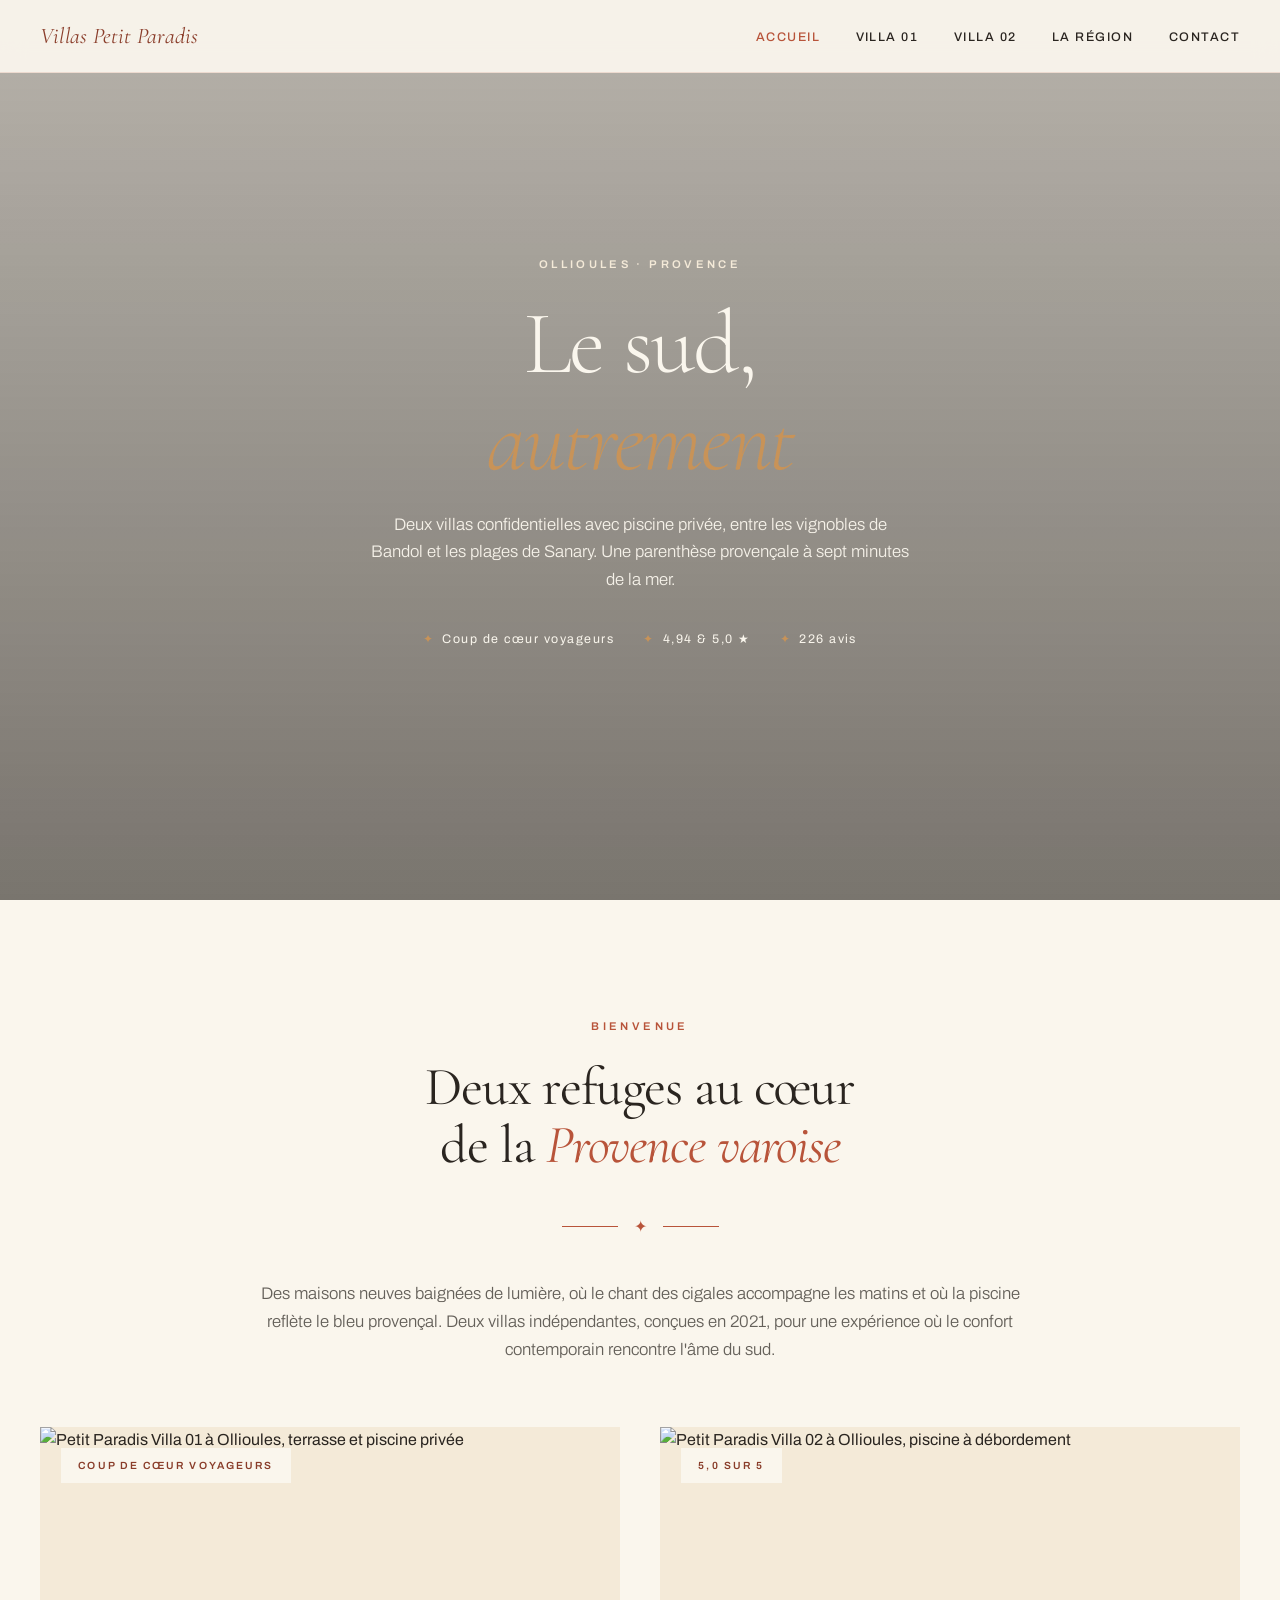
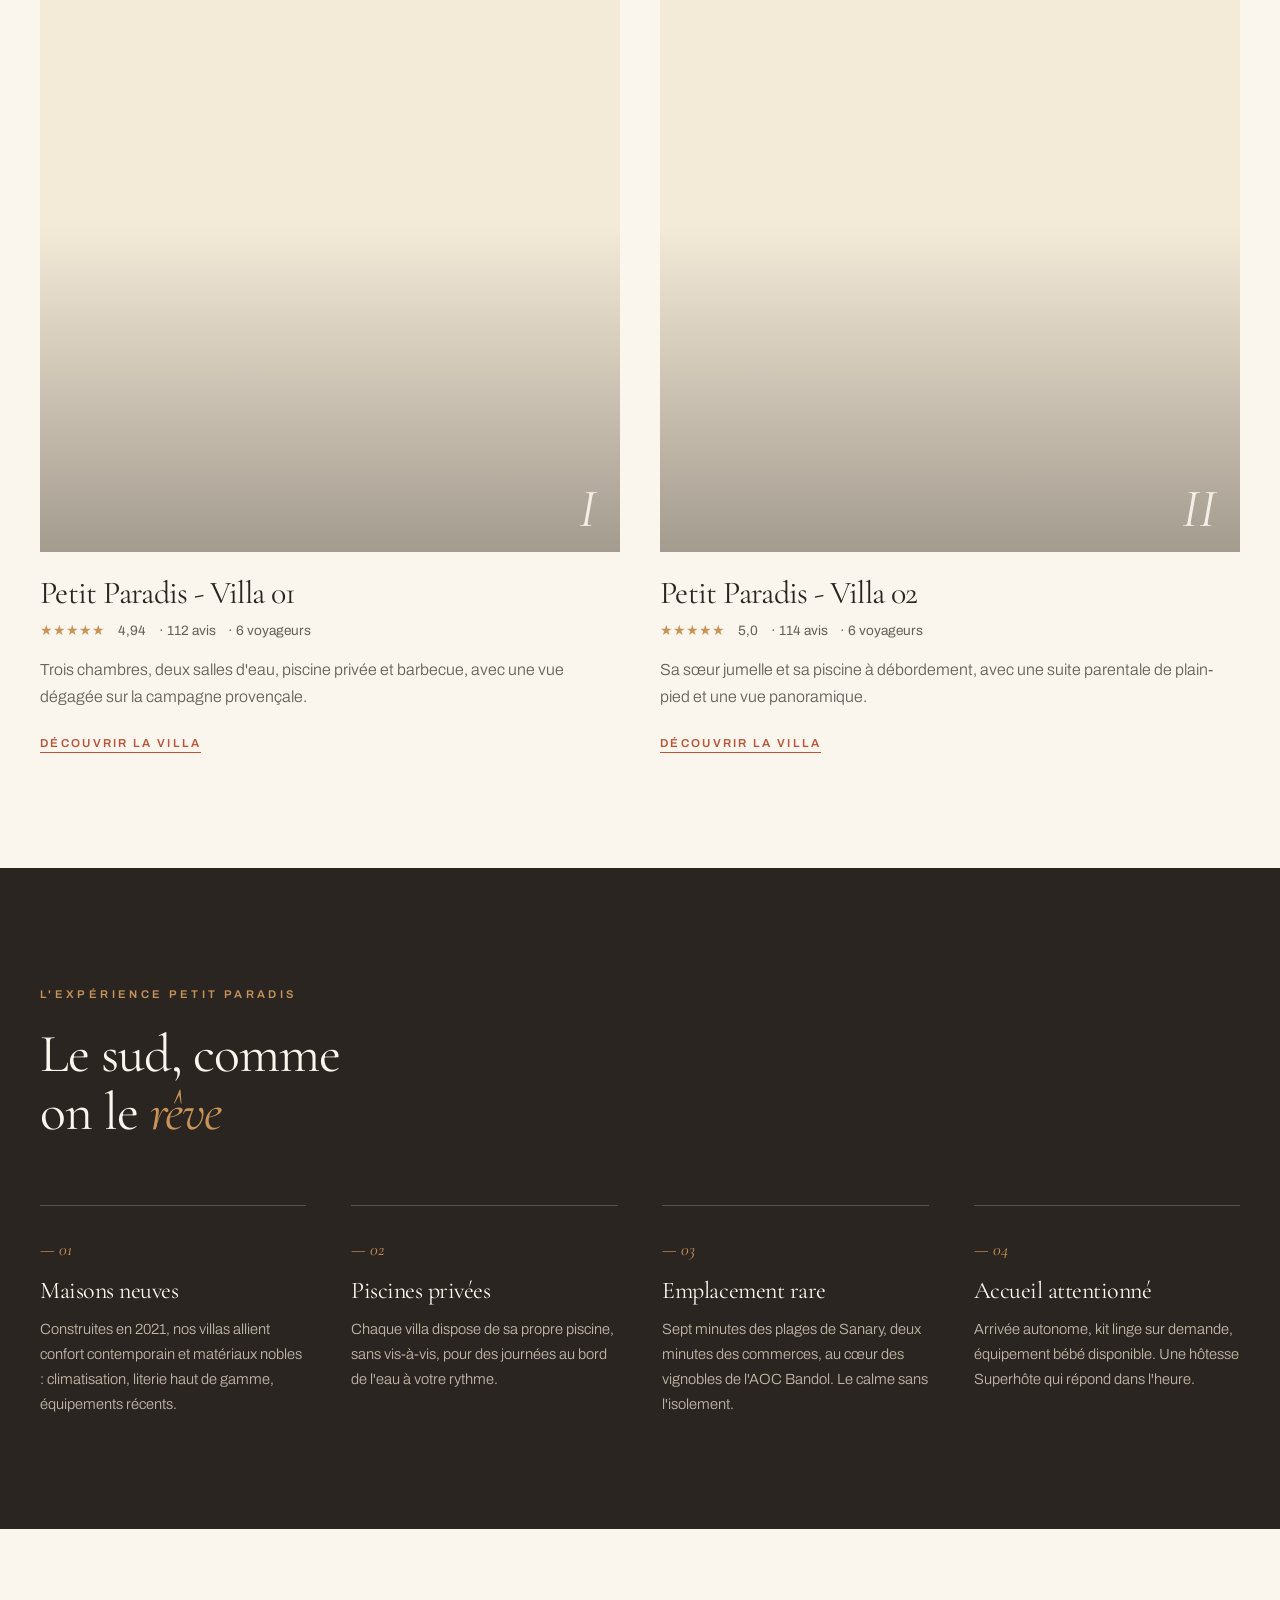
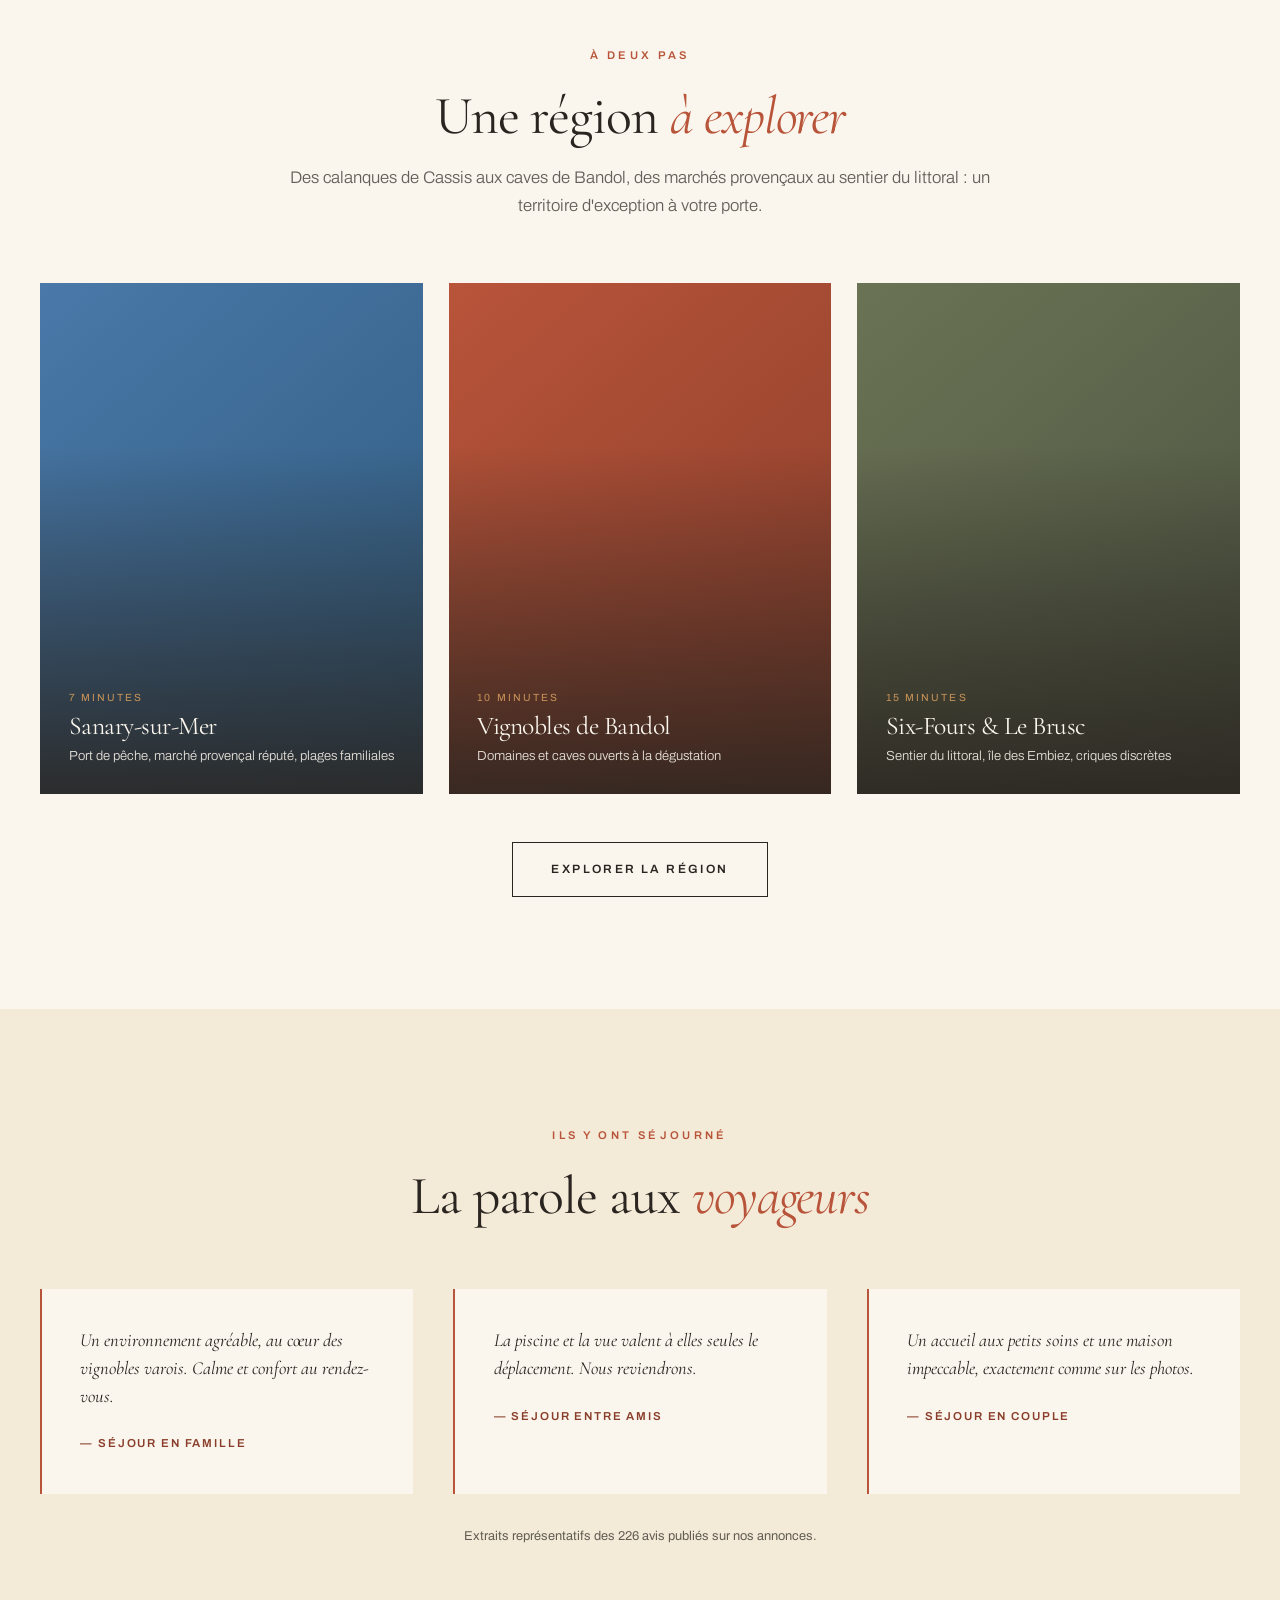
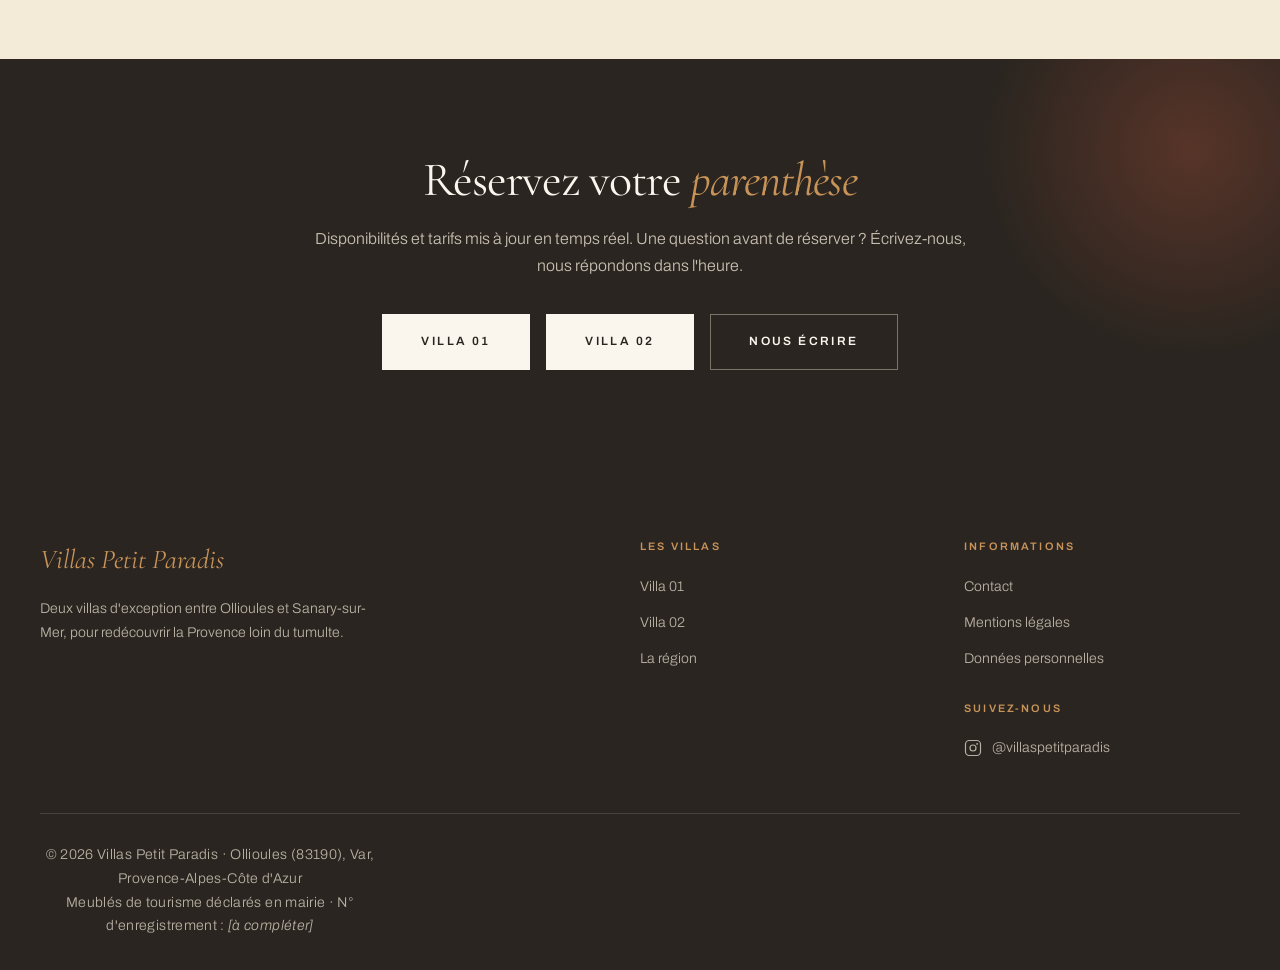
==== index.html @ 7d191feb "Initial commit via Netlify [skip ci]" ====
<!DOCTYPE html>
<html lang="fr">
<head>
<meta charset="UTF-8">
<meta name="viewport" content="width=device-width,initial-scale=1">
<title>Villas Petit Paradis — Location villa avec piscine à Ollioules, près de Sanary</title>
<meta name="description" content="Deux villas de charme avec piscine privée à Ollioules, à 7 minutes des plages de Sanary-sur-Mer et des vignobles de Bandol. Coup de cœur voyageurs, notées 4,94 et 5/5.">
<link rel="canonical" href="https://villas-petitparadis.fr/">
<meta property="og:type" content="website">
<meta property="og:title" content="Villas Petit Paradis — Locations de charme entre Ollioules et Sanary">
<meta property="og:description" content="Deux villas avec piscine privée au cœur de la Provence varoise, à 7 minutes de la mer.">
<meta property="og:url" content="https://villas-petitparadis.fr/">
<meta property="og:locale" content="fr_FR">
<meta property="og:see_also" content="https://www.instagram.com/villaspetitparadis/">
<link rel="preconnect" href="https://fonts.googleapis.com">
<link rel="preconnect" href="https://fonts.gstatic.com" crossorigin>
<link href="https://fonts.googleapis.com/css2?family=Cormorant+Garamond:ital,wght@0,300;0,400;0,600;1,300;1,400&family=Archivo:wght@300;400;500;600&display=swap" rel="stylesheet">
<link rel="stylesheet" href="assets/style.css">
<script type="application/ld+json">
{
  "@context":"https://schema.org",
  "@type":"LodgingBusiness",
  "name":"Villas Petit Paradis",
  "description":"Deux villas de charme avec piscine privée à Ollioules, à proximité de Sanary-sur-Mer et Bandol.",
  "address":{"@type":"PostalAddress","addressLocality":"Ollioules","postalCode":"83190","addressRegion":"Var","addressCountry":"FR"},
  "url":"https://villas-petitparadis.fr/",
  "sameAs":["https://www.instagram.com/villaspetitparadis/"],
  "amenityFeature":[
    {"@type":"LocationFeatureSpecification","name":"Piscine privée","value":true},
    {"@type":"LocationFeatureSpecification","name":"Climatisation","value":true},
    {"@type":"LocationFeatureSpecification","name":"Wifi","value":true}
  ],
  "aggregateRating":{"@type":"AggregateRating","ratingValue":"4.97","reviewCount":"226","bestRating":"5"}
}
</script>
</head>
<body>

<nav class="nav">
  <a href="index.html" class="nav__logo">Villas Petit Paradis</a>
  <button class="nav__burger" aria-label="Menu" aria-expanded="false"><span></span><span></span><span></span></button>
  <ul class="nav__links">
    <li><a href="index.html" aria-current="page">Accueil</a></li>
    <li><a href="villa-01.html">Villa 01</a></li>
    <li><a href="villa-02.html">Villa 02</a></li>
    <li><a href="la-region.html">La Région</a></li>
    <li><a href="contact.html">Contact</a></li>
  </ul>
</nav>

<header class="hero">
  <div class="hero__bg" data-photo="villa02:0"></div>
  <div class="hero__content">
    <span class="eyebrow">Ollioules · Provence</span>
    <h1>Le sud,<br><em>autrement</em></h1>
    <p>Deux villas confidentielles avec piscine privée, entre les vignobles de Bandol et les plages de Sanary. Une parenthèse provençale à sept minutes de la mer.</p>
    <div class="hero__meta">
      <span>Coup de cœur voyageurs</span>
      <span>4,94 &amp; 5,0 ★</span>
      <span>226 avis</span>
    </div>
  </div>
</header>

<section class="section">
  <div class="wrap">
    <div class="section__head reveal">
      <span class="eyebrow">Bienvenue</span>
      <h2>Deux refuges au cœur<br>de la <em>Provence varoise</em></h2>
      <div class="divider"><span>✦</span></div>
      <p>Des maisons neuves baignées de lumière, où le chant des cigales accompagne les matins et où la piscine reflète le bleu provençal. Deux villas indépendantes, conçues en 2021, pour une expérience où le confort contemporain rencontre l'âme du sud.</p>
    </div>

    <div class="villas-grid">
      <a href="villa-01.html" class="villa-card reveal">
        <div class="villa-card__media">
          <img data-photo="villa01:0" alt="Petit Paradis Villa 01 à Ollioules, terrasse et piscine privée" loading="lazy">
          <span class="badge">Coup de cœur voyageurs</span>
          <span class="villa-card__num">I</span>
        </div>
        <h3>Petit Paradis - Villa 01</h3>
        <div class="villa-card__meta">
          <span class="stars">★★★★★</span><span>4,94</span><span>· 112 avis</span><span>· 6 voyageurs</span>
        </div>
        <p>Trois chambres, deux salles d'eau, piscine privée et barbecue, avec une vue dégagée sur la campagne provençale.</p>
        <span class="villa-card__link">Découvrir la villa</span>
      </a>

      <a href="villa-02.html" class="villa-card reveal">
        <div class="villa-card__media">
          <img data-photo="villa02:1" alt="Petit Paradis Villa 02 à Ollioules, piscine à débordement" loading="lazy">
          <span class="badge">5,0 sur 5</span>
          <span class="villa-card__num">II</span>
        </div>
        <h3>Petit Paradis - Villa 02</h3>
        <div class="villa-card__meta">
          <span class="stars">★★★★★</span><span>5,0</span><span>· 114 avis</span><span>· 6 voyageurs</span>
        </div>
        <p>Sa sœur jumelle et sa piscine à débordement, avec une suite parentale de plain-pied et une vue panoramique.</p>
        <span class="villa-card__link">Découvrir la villa</span>
      </a>
    </div>
  </div>
</section>

<section class="section section--dark">
  <div class="wrap">
    <div class="section__head reveal" style="text-align:left;margin-left:0">
      <span class="eyebrow">L'expérience Petit Paradis</span>
      <h2>Le sud, comme<br>on le <em>rêve</em></h2>
    </div>
    <div class="exp-grid">
      <div class="exp-item reveal"><span class="num">— 01</span><h4>Maisons neuves</h4><p>Construites en 2021, nos villas allient confort contemporain et matériaux nobles : climatisation, literie haut de gamme, équipements récents.</p></div>
      <div class="exp-item reveal"><span class="num">— 02</span><h4>Piscines privées</h4><p>Chaque villa dispose de sa propre piscine, sans vis-à-vis, pour des journées au bord de l'eau à votre rythme.</p></div>
      <div class="exp-item reveal"><span class="num">— 03</span><h4>Emplacement rare</h4><p>Sept minutes des plages de Sanary, deux minutes des commerces, au cœur des vignobles de l'AOC Bandol. Le calme sans l'isolement.</p></div>
      <div class="exp-item reveal"><span class="num">— 04</span><h4>Accueil attentionné</h4><p>Arrivée autonome, kit linge sur demande, équipement bébé disponible. Une hôtesse Superhôte qui répond dans l'heure.</p></div>
    </div>
  </div>
</section>

<section class="section">
  <div class="wrap">
    <div class="section__head reveal">
      <span class="eyebrow">À deux pas</span>
      <h2>Une région <em>à explorer</em></h2>
      <p>Des calanques de Cassis aux caves de Bandol, des marchés provençaux au sentier du littoral : un territoire d'exception à votre porte.</p>
    </div>
    <div class="region-grid">
      <article class="region-card reveal"><div class="region-card__bg"></div><div class="region-card__body"><span>7 minutes</span><h4>Sanary-sur-Mer</h4><p>Port de pêche, marché provençal réputé, plages familiales</p></div></article>
      <article class="region-card reveal"><div class="region-card__bg"></div><div class="region-card__body"><span>10 minutes</span><h4>Vignobles de Bandol</h4><p>Domaines et caves ouverts à la dégustation</p></div></article>
      <article class="region-card reveal"><div class="region-card__bg"></div><div class="region-card__body"><span>15 minutes</span><h4>Six-Fours &amp; Le Brusc</h4><p>Sentier du littoral, île des Embiez, criques discrètes</p></div></article>
    </div>
    <div style="text-align:center;margin-top:3rem" class="reveal">
      <a href="la-region.html" class="btn btn-ghost">Explorer la région</a>
    </div>
  </div>
</section>

<section class="section section--sand">
  <div class="wrap">
    <div class="section__head reveal">
      <span class="eyebrow">Ils y ont séjourné</span>
      <h2>La parole aux <em>voyageurs</em></h2>
    </div>
    <div class="quotes">
      <blockquote class="quote reveal"><p>Un environnement agréable, au cœur des vignobles varois. Calme et confort au rendez-vous.</p><cite>— Séjour en famille</cite></blockquote>
      <blockquote class="quote reveal"><p>La piscine et la vue valent à elles seules le déplacement. Nous reviendrons.</p><cite>— Séjour entre amis</cite></blockquote>
      <blockquote class="quote reveal"><p>Un accueil aux petits soins et une maison impeccable, exactement comme sur les photos.</p><cite>— Séjour en couple</cite></blockquote>
    </div>
    <p style="text-align:center;margin-top:2rem;font-size:.8rem;color:var(--gris)">Extraits représentatifs des 226 avis publiés sur nos annonces.</p>
  </div>
</section>

<section class="cta">
  <div class="cta__inner">
    <h2>Réservez votre <em>parenthèse</em></h2>
    <p>Disponibilités et tarifs mis à jour en temps réel. Une question avant de réserver ? Écrivez-nous, nous répondons dans l'heure.</p>
    <div class="cta__btns">
      <a href="villa-01.html" class="btn btn-light">Villa 01</a>
      <a href="villa-02.html" class="btn btn-light">Villa 02</a>
      <a href="contact.html" class="btn" style="border-color:rgba(244,234,216,.4)">Nous écrire</a>
    </div>
  </div>
</section>

<footer class="footer">
  <div class="footer__grid">
    <div>
      <span class="footer__logo">Villas Petit Paradis</span>
      <p>Deux villas d'exception entre Ollioules et Sanary-sur-Mer, pour redécouvrir la Provence loin du tumulte.</p>
    </div>
    <div>
      <h5>Les villas</h5>
      <ul>
        <li><a href="villa-01.html">Villa 01</a></li>
        <li><a href="villa-02.html">Villa 02</a></li>
        <li><a href="la-region.html">La région</a></li>
      </ul>
    </div>
    <div>
      <h5>Informations</h5>
      <ul>
        <li><a href="contact.html">Contact</a></li>
        <li><a href="mentions-legales.html">Mentions légales</a></li>
        <li><a href="mentions-legales.html#donnees">Données personnelles</a></li>
      </ul>
      <h5 style="margin-top:1.8rem">Suivez-nous</h5>
      <a href="https://www.instagram.com/villaspetitparadis/" target="_blank" rel="noopener" class="social" aria-label="Instagram">
        <svg viewBox="0 0 24 24" width="18" height="18" fill="none" stroke="currentColor" stroke-width="1.6" stroke-linecap="round" stroke-linejoin="round" aria-hidden="true">
          <rect x="2" y="2" width="20" height="20" rx="5"/><circle cx="12" cy="12" r="4"/><circle cx="17.5" cy="6.5" r="1.2" fill="currentColor" stroke="none"/>
        </svg>
        <span>@villaspetitparadis</span>
      </a>
    </div>
  </div>
  <div class="footer__legal">
    <p>© <span data-year></span> Villas Petit Paradis · Ollioules (83190), Var, Provence-Alpes-Côte d'Azur</p>
    <p>Meublés de tourisme déclarés en mairie · N° d'enregistrement : <em>[à compléter]</em></p>
  </div>
</footer>

<script src="assets/site.js"></script>
</body>
</html>
---- assets/style.css ----
/* ==========================================================================
   VILLAS PETIT PARADIS — Feuille de style principale
   ========================================================================== */

:root{
  --terracotta:#b8543a;
  --terracotta-dark:#8a3d2a;
  --ocre:#c89358;
  --sable:#f4ead8;
  --creme:#faf6ed;
  --noir:#2a2520;
  --olive:#6b7355;
  --gris:rgba(42,37,32,.72);
  --serif:'Cormorant Garamond',Georgia,serif;
  --sans:'Archivo',-apple-system,BlinkMacSystemFont,'Segoe UI',sans-serif;
  --max:1320px;
}

*{margin:0;padding:0;box-sizing:border-box}
html{scroll-behavior:smooth;-webkit-text-size-adjust:100%}
body{font-family:var(--sans);background:var(--creme);color:var(--noir);line-height:1.65;overflow-x:hidden}
img{max-width:100%;display:block}
a{color:inherit}

.wrap{max-width:var(--max);margin:0 auto;padding:0 2.5rem}
.eyebrow{font-size:.7rem;letter-spacing:.3em;text-transform:uppercase;font-weight:600;color:var(--terracotta)}
.serif{font-family:var(--serif);font-weight:400}
h1,h2,h3,h4{font-family:var(--serif);font-weight:400;line-height:1.08;letter-spacing:-.02em}
h2 em,h1 em,h3 em{font-style:italic;color:var(--terracotta)}

/* ---------- Boutons ---------- */
.btn{display:inline-block;padding:1.05rem 2.4rem;background:var(--noir);color:var(--creme);text-decoration:none;
  font-size:.75rem;letter-spacing:.2em;text-transform:uppercase;font-weight:600;border:1px solid var(--noir);transition:.3s}
.btn:hover{background:var(--terracotta);border-color:var(--terracotta)}
.btn-ghost{background:transparent;color:var(--noir)}
.btn-ghost:hover{background:var(--noir);color:var(--creme)}
.btn-light{background:var(--creme);color:var(--noir);border-color:var(--creme)}
.btn-light:hover{background:var(--ocre);border-color:var(--ocre);color:var(--noir)}

/* ---------- Navigation ---------- */
.nav{position:fixed;top:0;left:0;right:0;z-index:200;padding:1.1rem 2.5rem;display:flex;justify-content:space-between;
  align-items:center;background:rgba(250,246,237,.94);backdrop-filter:blur(12px);border-bottom:1px solid rgba(184,84,58,.15)}
.nav__logo{font-family:var(--serif);font-size:1.4rem;font-style:italic;color:var(--terracotta-dark);text-decoration:none;letter-spacing:.01em}
.nav__links{display:flex;gap:2.2rem;list-style:none;align-items:center}
.nav__links a{text-decoration:none;font-size:.78rem;letter-spacing:.12em;text-transform:uppercase;font-weight:500;transition:color .25s}
.nav__links a:hover,.nav__links a[aria-current="page"]{color:var(--terracotta)}
.nav__burger{display:none;background:none;border:0;cursor:pointer;padding:.5rem;flex-direction:column;gap:5px}
.nav__burger span{display:block;width:24px;height:1.5px;background:var(--noir);transition:.3s}
.nav__burger.is-open span:nth-child(1){transform:translateY(6.5px) rotate(45deg)}
.nav__burger.is-open span:nth-child(2){opacity:0}
.nav__burger.is-open span:nth-child(3){transform:translateY(-6.5px) rotate(-45deg)}

/* ---------- Hero ---------- */
.hero{height:100svh;min-height:600px;position:relative;display:flex;align-items:center;justify-content:center;overflow:hidden}
.hero__bg{position:absolute;inset:0;background-size:cover;background-position:center;transform:scale(1.04);animation:slowZoom 18s ease-out forwards}
@keyframes slowZoom{to{transform:scale(1)}}
.hero::after{content:'';position:absolute;inset:0;background:linear-gradient(180deg,rgba(42,37,32,.32),rgba(42,37,32,.62));z-index:1}
.hero__content{position:relative;z-index:2;text-align:center;color:var(--creme);padding:0 1.5rem;max-width:860px;animation:fadeUp 1.1s ease-out}
@keyframes fadeUp{from{opacity:0;transform:translateY(28px)}to{opacity:1;transform:translateY(0)}}
.hero__content .eyebrow{color:var(--sable);display:inline-block;margin-bottom:1.4rem}
.hero h1{font-size:clamp(2.8rem,8vw,5.6rem);font-weight:300;margin-bottom:1.3rem}
.hero h1 em{color:var(--ocre)}
.hero p{font-size:1.05rem;font-weight:300;max-width:540px;margin:0 auto 2.2rem;opacity:.95}
.hero__meta{display:flex;gap:1.8rem;justify-content:center;flex-wrap:wrap;font-size:.78rem;letter-spacing:.12em}
.hero__meta span{display:flex;align-items:center;gap:.5rem}
.hero__meta span::before{content:'✦';color:var(--ocre)}

/* Hero secondaire (pages internes) */
.hero--page{height:56svh;min-height:380px}
.hero--page h1{font-size:clamp(2.4rem,6vw,4.2rem)}

/* ---------- Sections ---------- */
.section{padding:7rem 0}
.section--tight{padding:5rem 0}
.section--dark{background:var(--noir);color:var(--creme)}
.section--sand{background:var(--sable)}
.section__head{text-align:center;max-width:760px;margin:0 auto 4rem}
.section__head h2{font-size:clamp(2rem,4.2vw,3.4rem);margin:1.2rem 0}
.section__head p{color:var(--gris);font-weight:300;font-size:1.05rem}
.section--dark .section__head p{color:rgba(244,234,216,.75)}
.section--dark .eyebrow{color:var(--ocre)}
.section--dark h2 em{color:var(--ocre)}

.divider{display:flex;justify-content:center;align-items:center;gap:1rem;margin:2.5rem 0}
.divider::before,.divider::after{content:'';height:1px;width:56px;background:var(--terracotta)}
.divider span{color:var(--terracotta)}

/* ---------- Cartes villas (accueil) ---------- */
.villas-grid{display:grid;grid-template-columns:1fr 1fr;gap:2.5rem}
.villa-card{text-decoration:none;display:block;group:card}
.villa-card__media{position:relative;aspect-ratio:4/5;overflow:hidden;margin-bottom:1.5rem;background:var(--sable)}
.villa-card__media img{width:100%;height:100%;object-fit:cover;transition:transform 1s cubic-bezier(.215,.61,.355,1)}
.villa-card:hover .villa-card__media img{transform:scale(1.06)}
.villa-card__media::after{content:'';position:absolute;inset:0;background:linear-gradient(180deg,transparent 55%,rgba(42,37,32,.4))}
.badge{position:absolute;top:1.3rem;left:1.3rem;background:var(--creme);padding:.55rem 1.1rem;font-size:.65rem;
  letter-spacing:.2em;text-transform:uppercase;color:var(--terracotta-dark);font-weight:600;z-index:2}
.villa-card__num{position:absolute;bottom:1rem;right:1.5rem;font-family:var(--serif);font-style:italic;font-size:3.4rem;
  color:var(--creme);line-height:1;z-index:2;opacity:.92}
.villa-card h3{font-size:2rem;margin-bottom:.6rem}
.villa-card__meta{display:flex;align-items:center;gap:.8rem;font-size:.85rem;color:var(--gris);margin-bottom:.9rem}
.villa-card__meta .stars{color:var(--ocre)}
.villa-card p{color:var(--gris);font-weight:300;margin-bottom:1.2rem}
.villa-card__link{font-size:.72rem;letter-spacing:.2em;text-transform:uppercase;font-weight:600;color:var(--terracotta);
  border-bottom:1px solid var(--terracotta);padding-bottom:3px}

/* ---------- Fiche villa ---------- */
.villa-intro{display:grid;grid-template-columns:1fr 1fr;gap:4.5rem;align-items:start}
.villa-intro h2{font-size:clamp(1.9rem,3.6vw,2.9rem);margin-bottom:1.3rem}
.rating{display:flex;align-items:center;gap:1rem;padding-bottom:1.8rem;margin-bottom:1.8rem;border-bottom:1px solid rgba(184,84,58,.22)}
.rating .stars{color:var(--ocre);letter-spacing:.08em}
.rating .score{font-family:var(--serif);font-size:1.7rem;color:var(--terracotta-dark);font-weight:600}
.rating .count{font-size:.85rem;color:var(--gris)}
.lead{font-size:1.05rem;color:var(--gris);font-weight:300;margin-bottom:1.4rem}
.specs{display:grid;grid-template-columns:repeat(2,1fr);gap:.85rem 2rem;margin:2rem 0}
.specs div{display:flex;align-items:center;gap:.7rem;font-size:.92rem}
.specs div::before{content:'';width:6px;height:6px;background:var(--terracotta);border-radius:50%;flex-shrink:0}

.equip{display:grid;grid-template-columns:repeat(auto-fit,minmax(200px,1fr));gap:2.5rem;margin-top:1rem}
.equip h4{font-size:1.3rem;margin-bottom:1rem;color:var(--terracotta-dark)}
.equip ul{list-style:none}
.equip li{font-size:.92rem;color:var(--gris);padding:.35rem 0 .35rem 1.3rem;position:relative}
.equip li::before{content:'—';position:absolute;left:0;color:var(--ocre)}

/* ---------- Galerie + lightbox ---------- */
.gallery{display:grid;grid-template-columns:2fr 1fr 1fr;grid-template-rows:1fr 1fr;gap:.7rem;height:520px}
.gallery__item{position:relative;overflow:hidden;cursor:pointer;background:var(--sable);border:0;padding:0}
.gallery__item:first-child{grid-row:span 2}
.gallery__item img{width:100%;height:100%;object-fit:cover;transition:transform .8s ease}
.gallery__item:hover img{transform:scale(1.07)}
.gallery__more{position:absolute;inset:0;background:rgba(42,37,32,.55);display:flex;align-items:center;justify-content:center;
  color:var(--creme);font-size:.78rem;letter-spacing:.18em;text-transform:uppercase;font-weight:600;transition:background .3s}
.gallery__item:hover .gallery__more{background:rgba(184,84,58,.72)}

.lightbox{position:fixed;inset:0;background:rgba(20,17,14,.96);z-index:500;display:none;align-items:center;justify-content:center}
.lightbox.is-open{display:flex}
.lightbox img{max-width:92vw;max-height:82vh;object-fit:contain}
.lightbox__close,.lightbox__nav{position:absolute;background:none;border:0;color:var(--creme);cursor:pointer;font-size:2rem;padding:1rem;line-height:1}
.lightbox__close{top:1rem;right:1.5rem;font-size:2.4rem}
.lightbox__nav--prev{left:1rem}
.lightbox__nav--next{right:1rem}
.lightbox__count{position:absolute;bottom:1.5rem;left:50%;transform:translateX(-50%);color:rgba(244,234,216,.7);
  font-size:.75rem;letter-spacing:.2em}

/* ---------- Expérience ---------- */
.exp-grid{display:grid;grid-template-columns:repeat(auto-fit,minmax(250px,1fr));gap:2.8rem;margin-top:4rem}
.exp-item{border-top:1px solid rgba(244,234,216,.22);padding-top:1.8rem}
.exp-item .num{font-family:var(--serif);font-style:italic;color:var(--ocre);font-size:1.1rem;display:block;margin-bottom:.9rem}
.exp-item h4{font-size:1.5rem;margin-bottom:.8rem}
.exp-item p{font-size:.92rem;color:rgba(244,234,216,.75);font-weight:300;line-height:1.7}

/* ---------- Région ---------- */
.region-grid{display:grid;grid-template-columns:repeat(3,1fr);gap:1.6rem}
.region-card{position:relative;aspect-ratio:3/4;overflow:hidden}
.region-card__bg{position:absolute;inset:0;transition:transform .9s ease}
.region-card:hover .region-card__bg{transform:scale(1.08)}
.region-card::after{content:'';position:absolute;inset:0;background:linear-gradient(180deg,transparent 32%,rgba(42,37,32,.88))}
.region-card__body{position:absolute;bottom:0;left:0;right:0;padding:1.8rem;color:var(--creme);z-index:2}
.region-card__body span{display:block;font-size:.65rem;letter-spacing:.2em;text-transform:uppercase;color:var(--ocre);margin-bottom:.4rem}
.region-card__body h4{font-size:1.6rem;margin-bottom:.35rem}
.region-card__body p{font-size:.82rem;opacity:.9;font-weight:300;line-height:1.5}
.region-card:nth-child(6n+1) .region-card__bg{background:linear-gradient(140deg,#4a78a8,#2d5a7e)}
.region-card:nth-child(6n+2) .region-card__bg{background:linear-gradient(140deg,#b8543a,#8a3d2a)}
.region-card:nth-child(6n+3) .region-card__bg{background:linear-gradient(140deg,#6b7355,#4a5240)}
.region-card:nth-child(6n+4) .region-card__bg{background:linear-gradient(140deg,#c89358,#a07640)}
.region-card:nth-child(6n+5) .region-card__bg{background:linear-gradient(140deg,#2d5a7e,#1a3d5c)}
.region-card:nth-child(6n+6) .region-card__bg{background:linear-gradient(140deg,#8a3d2a,#5c2a1d)}

/* ---------- Témoignages ---------- */
.quotes{display:grid;grid-template-columns:repeat(auto-fit,minmax(280px,1fr));gap:2.5rem;margin-top:3rem}
.quote{background:var(--creme);padding:2.4rem;border-left:2px solid var(--terracotta)}
.quote p{font-family:var(--serif);font-size:1.15rem;font-style:italic;line-height:1.5;margin-bottom:1.2rem}
.quote cite{font-size:.72rem;letter-spacing:.16em;text-transform:uppercase;color:var(--terracotta-dark);font-style:normal;font-weight:600}

/* ---------- Contact / formulaire ---------- */
.contact-grid{display:grid;grid-template-columns:1fr 1fr;gap:4.5rem;align-items:start}
.form label{display:block;font-size:.7rem;letter-spacing:.18em;text-transform:uppercase;font-weight:600;color:var(--terracotta);margin-bottom:.5rem}
.form input,.form textarea,.form select{width:100%;padding:.9rem 1rem;margin-bottom:1.4rem;border:1px solid rgba(42,37,32,.2);
  background:var(--creme);font-family:var(--sans);font-size:.95rem;color:var(--noir);border-radius:0}
.form input:focus,.form textarea:focus,.form select:focus{outline:0;border-color:var(--terracotta)}
.form textarea{min-height:130px;resize:vertical}
.form__row{display:grid;grid-template-columns:1fr 1fr;gap:1.2rem}
.form__note{font-size:.78rem;color:var(--gris);margin-top:1rem}

.info-list{list-style:none}
.info-list li{padding:1.3rem 0;border-bottom:1px solid rgba(184,84,58,.18)}
.info-list .label{font-size:.68rem;letter-spacing:.2em;text-transform:uppercase;color:var(--terracotta);display:block;margin-bottom:.35rem}
.info-list .value{font-family:var(--serif);font-size:1.25rem}

/* ---------- Bandeau CTA ---------- */
.cta{background:var(--noir);color:var(--creme);text-align:center;padding:6rem 2rem;position:relative;overflow:hidden}
.cta::before{content:'';position:absolute;top:-120px;right:-120px;width:420px;height:420px;
  background:radial-gradient(circle,var(--terracotta),transparent 70%);opacity:.32}
.cta__inner{position:relative;z-index:2;max-width:680px;margin:0 auto}
.cta h2{font-size:clamp(1.9rem,4vw,3rem);margin-bottom:1.2rem}
.cta h2 em{color:var(--ocre)}
.cta p{color:rgba(244,234,216,.78);font-weight:300;margin-bottom:2.2rem}
.cta__btns{display:flex;gap:1rem;justify-content:center;flex-wrap:wrap}

/* ---------- Contenu éditorial (mentions légales) ---------- */
.prose{max-width:780px;margin:0 auto}
.prose h2{font-size:1.9rem;margin:2.8rem 0 1rem;color:var(--terracotta-dark)}
.prose h3{font-size:1.35rem;margin:1.8rem 0 .7rem}
.prose p,.prose li{color:var(--gris);margin-bottom:.9rem;font-size:.97rem}
.prose ul{padding-left:1.3rem;margin-bottom:1.2rem}
.prose strong{color:var(--noir);font-weight:600}

/* ---------- Footer ---------- */
.footer{background:var(--noir);color:rgba(244,234,216,.7);padding:4.5rem 2.5rem 2rem}
.footer__grid{max-width:var(--max);margin:0 auto;display:grid;grid-template-columns:2fr 1fr 1fr;gap:3rem;padding-bottom:3rem}
.footer__logo{font-family:var(--serif);font-style:italic;font-size:1.7rem;color:var(--ocre);margin-bottom:.9rem;display:block}
.footer p{font-size:.88rem;font-weight:300;line-height:1.7;max-width:340px}
.footer h5{font-size:.68rem;letter-spacing:.2em;text-transform:uppercase;color:var(--ocre);margin-bottom:1.1rem;font-family:var(--sans);font-weight:600}
.footer ul{list-style:none}
.footer ul li{margin-bottom:.6rem}
.footer ul a{font-size:.88rem;text-decoration:none;font-weight:300;transition:color .25s}
.footer ul a:hover{color:var(--ocre)}
.social{display:inline-flex;align-items:center;gap:.6rem;text-decoration:none;font-size:.88rem;font-weight:300;
  color:rgba(244,234,216,.7);transition:color .25s}
.social:hover{color:var(--ocre)}
.social svg{flex-shrink:0}
.footer__legal{max-width:var(--max);margin:0 auto;border-top:1px solid rgba(244,234,216,.15);padding-top:1.8rem;
  font-size:.74rem;letter-spacing:.03em;line-height:1.8;text-align:center}
.footer__legal a{color:var(--ocre);text-decoration:none}

/* ---------- Animations au défilement ---------- */
.reveal{opacity:0;transform:translateY(26px);transition:opacity .8s ease,transform .8s ease}
.reveal.is-visible{opacity:1;transform:none}

/* ---------- Responsive ---------- */
@media(max-width:960px){
  .wrap{padding:0 1.4rem}
  .nav{padding:1rem 1.4rem}
  .nav__burger{display:flex}
  .nav__links{position:fixed;top:0;right:0;bottom:0;width:min(78vw,320px);background:var(--creme);flex-direction:column;
    justify-content:center;gap:2rem;transform:translateX(100%);transition:transform .4s cubic-bezier(.4,0,.2,1);
    box-shadow:-20px 0 60px rgba(42,37,32,.12);z-index:150}
  .nav__links.is-open{transform:translateX(0)}
  .nav__links a{font-size:1rem;letter-spacing:.15em}
  .villas-grid,.villa-intro,.contact-grid{grid-template-columns:1fr;gap:2.5rem}
  .specs,.form__row{grid-template-columns:1fr}
  .gallery{grid-template-columns:1fr 1fr;grid-template-rows:repeat(3,1fr);height:560px}
  .gallery__item:first-child{grid-column:span 2;grid-row:span 1}
  .region-grid{grid-template-columns:1fr 1fr;gap:1rem}
  .section{padding:4.5rem 0}
  .footer__grid{grid-template-columns:1fr;gap:2.2rem}
  .footer p{max-width:none}
}
@media(max-width:520px){
  .region-grid{grid-template-columns:1fr}
  .hero__meta{flex-direction:column;gap:.8rem}
  .cta__btns{flex-direction:column}
  .btn{width:100%;text-align:center}
}
@media(prefers-reduced-motion:reduce){
  *{animation:none!important;transition:none!important}
  .reveal{opacity:1;transform:none}
}
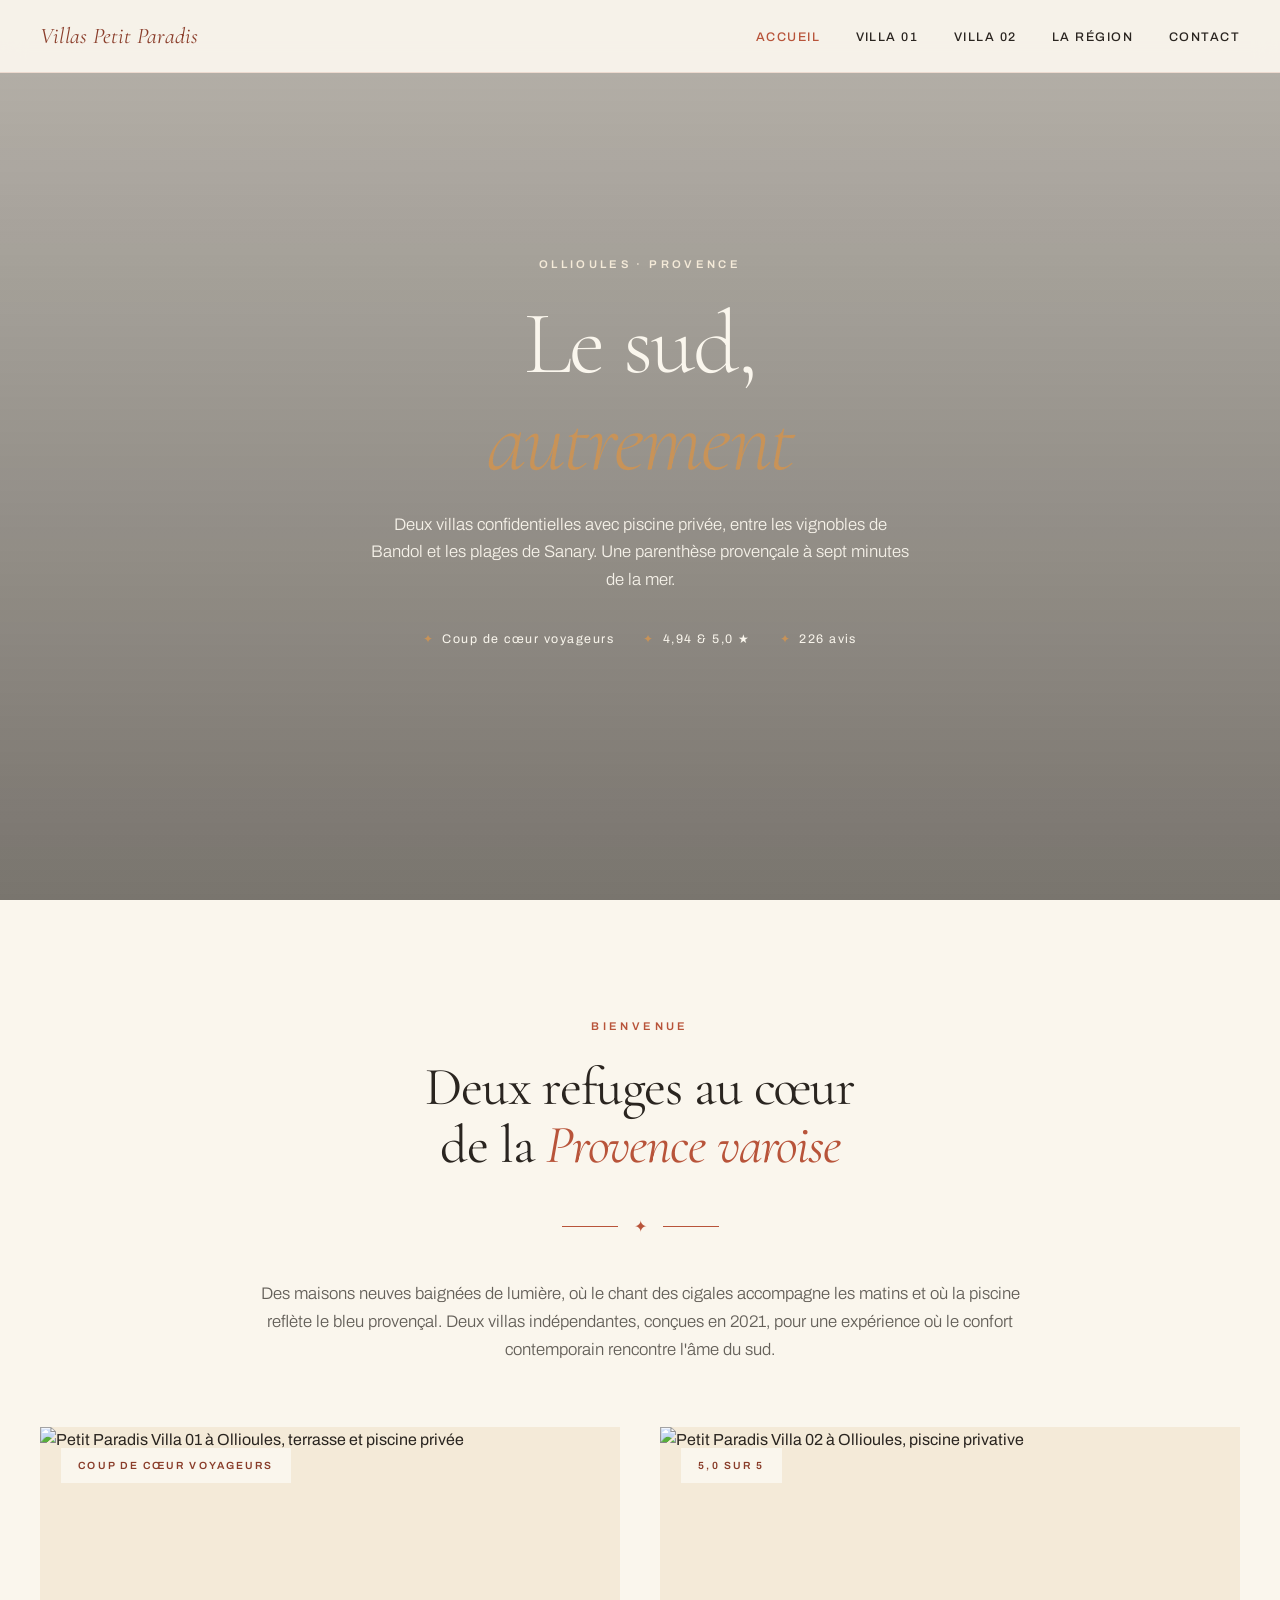
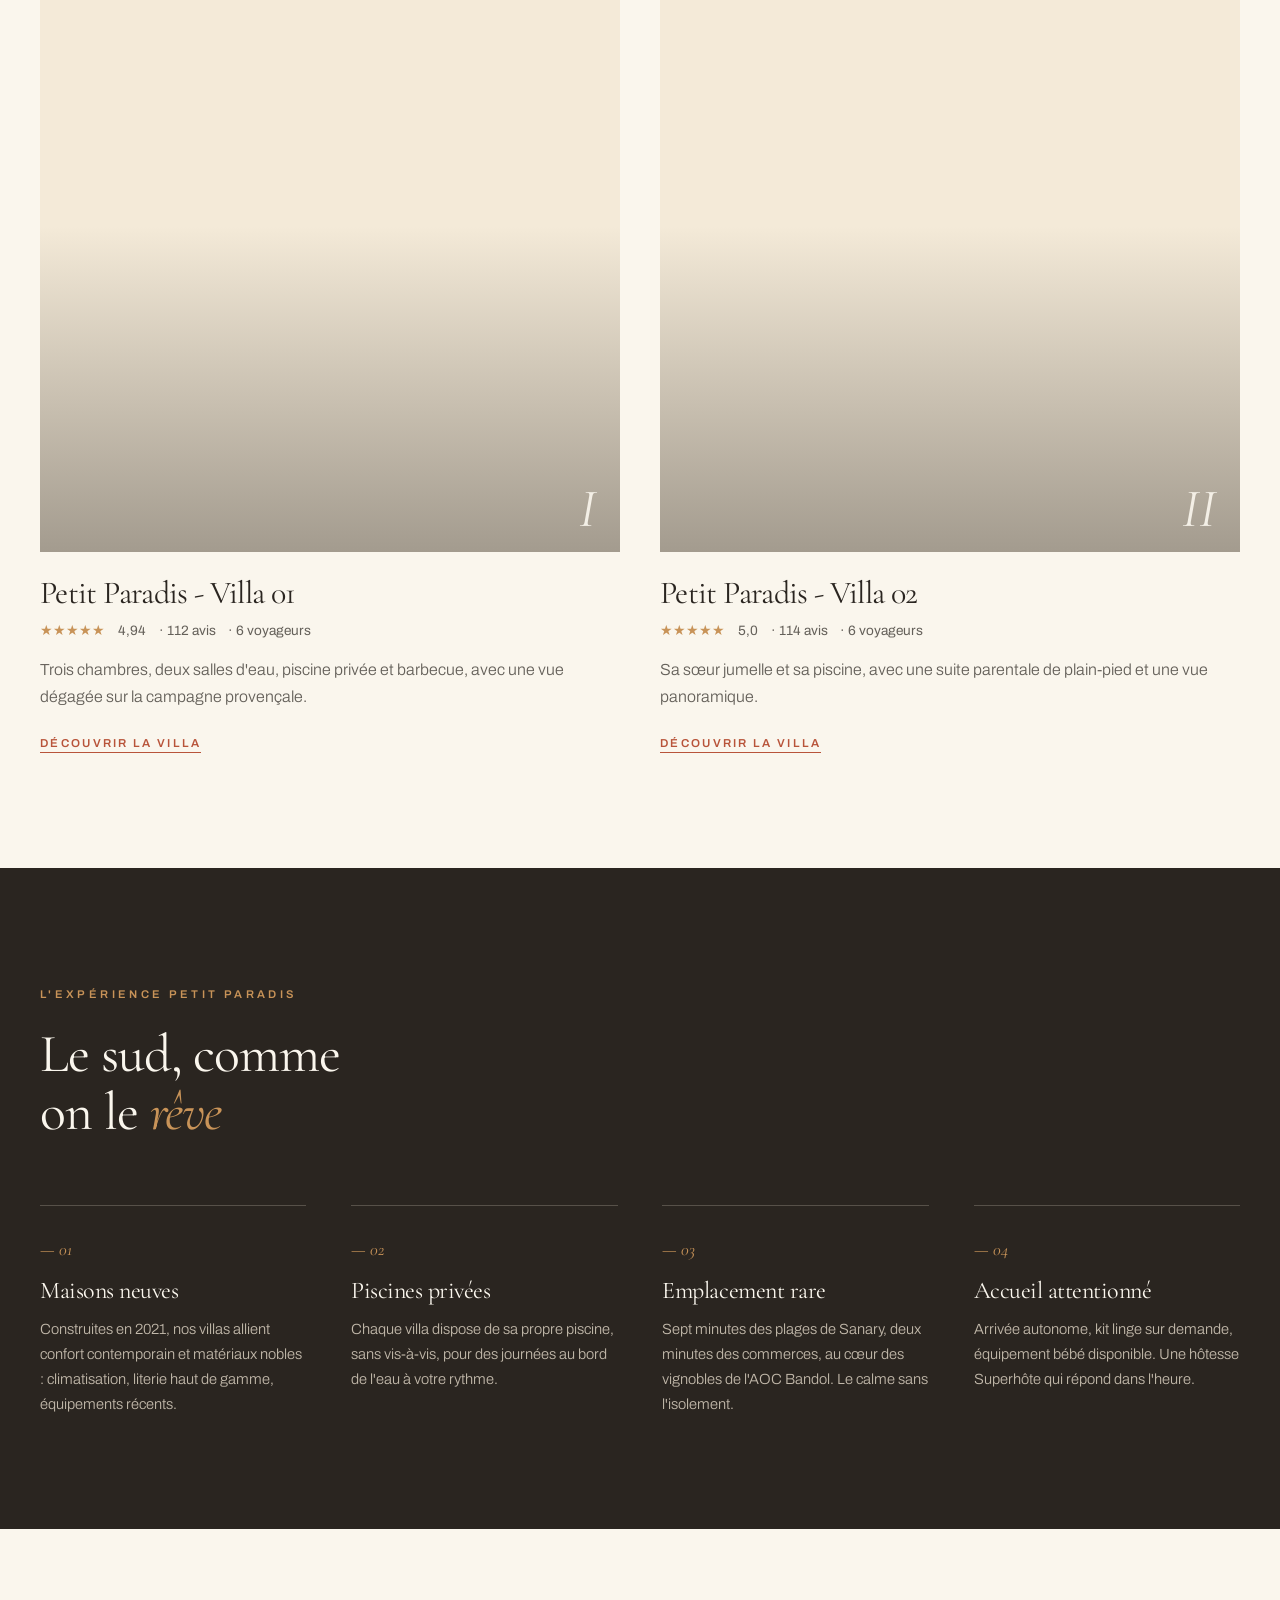
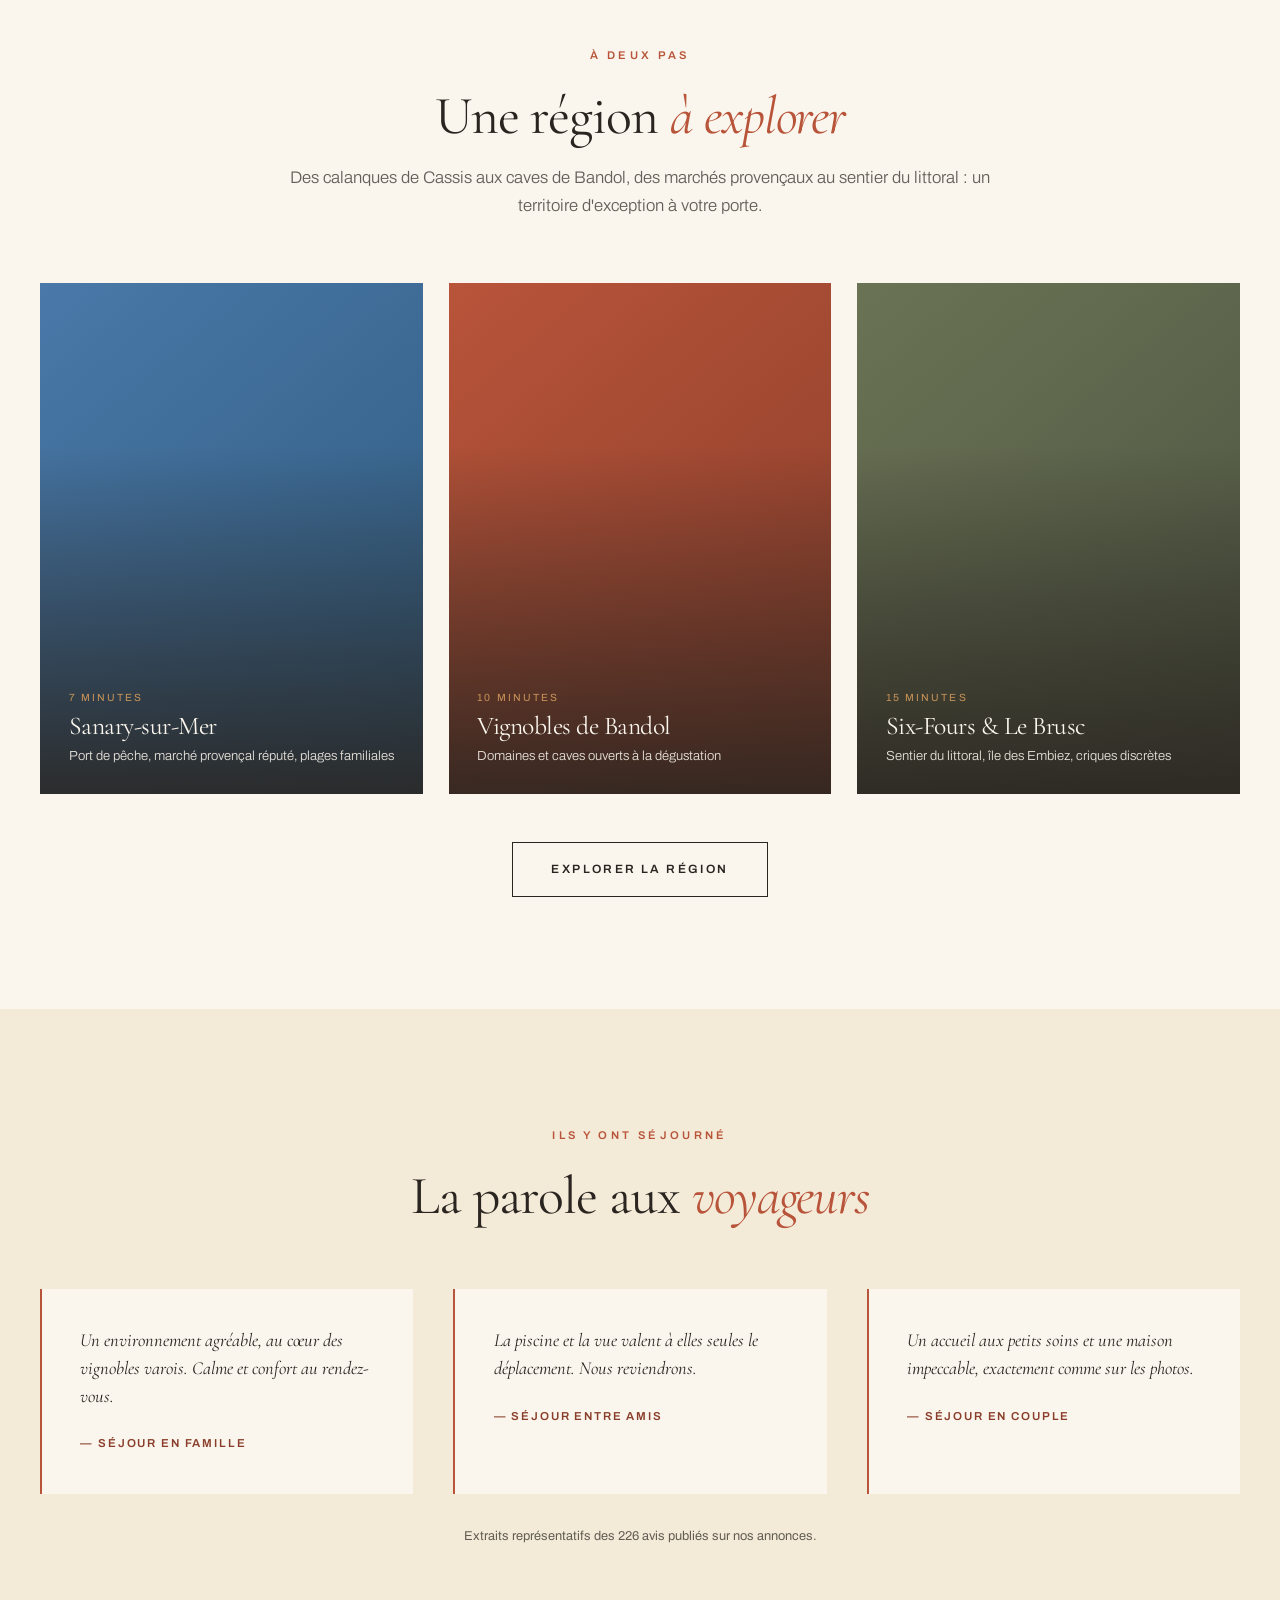
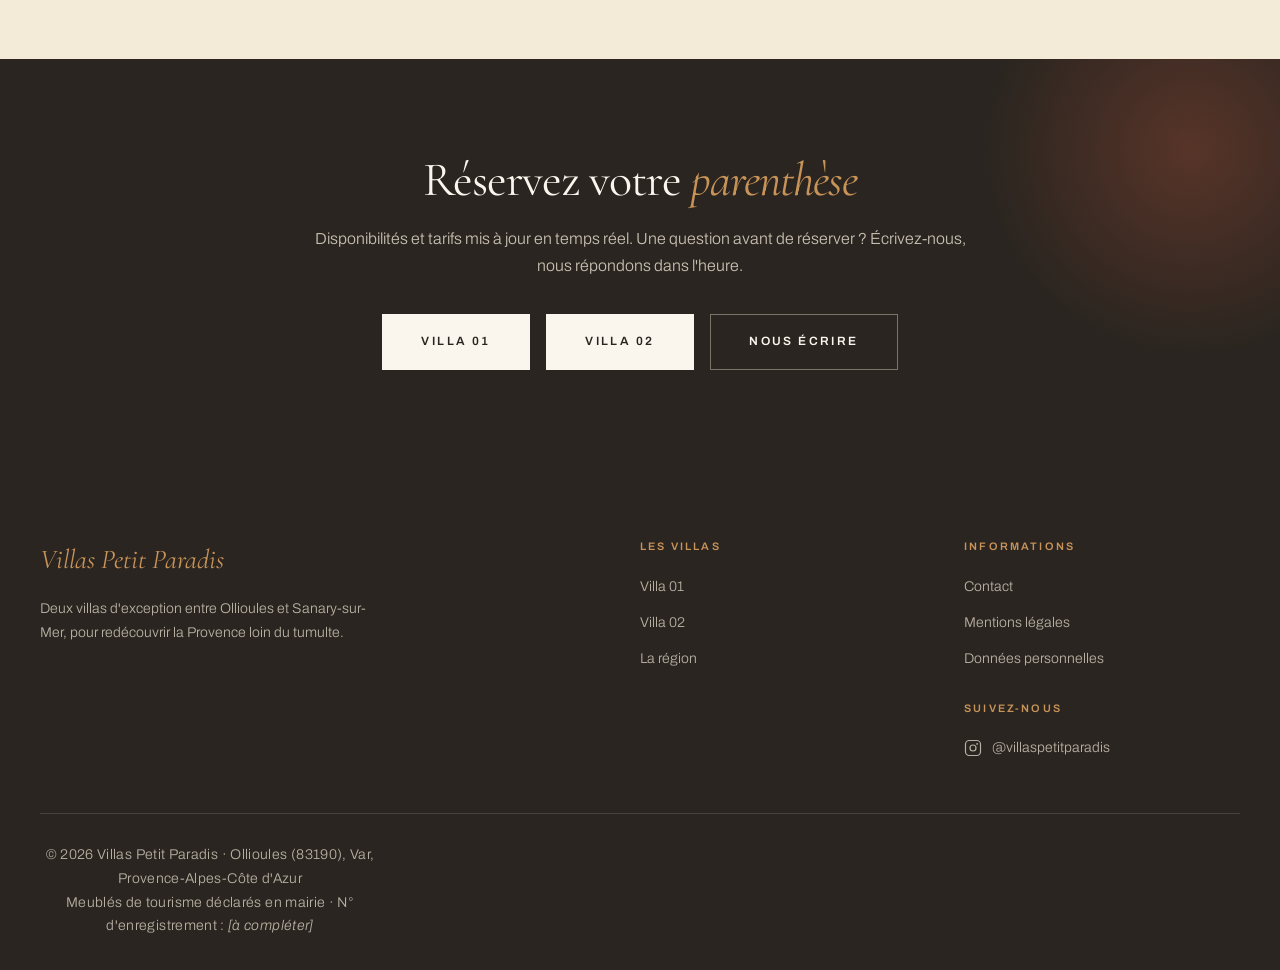
==== commit 365e6ea1: "Update canonical URLs and image descriptions" ====
--- a/index.html
+++ b/index.html
@@ -5,11 +5,11 @@
 <meta name="viewport" content="width=device-width,initial-scale=1">
 <title>Villas Petit Paradis — Location villa avec piscine à Ollioules, près de Sanary</title>
 <meta name="description" content="Deux villas de charme avec piscine privée à Ollioules, à 7 minutes des plages de Sanary-sur-Mer et des vignobles de Bandol. Coup de cœur voyageurs, notées 4,94 et 5/5.">
-<link rel="canonical" href="https://villas-petitparadis.fr/">
+<link rel="canonical" href="https://villaspetitparadis.fr/">
 <meta property="og:type" content="website">
 <meta property="og:title" content="Villas Petit Paradis — Locations de charme entre Ollioules et Sanary">
 <meta property="og:description" content="Deux villas avec piscine privée au cœur de la Provence varoise, à 7 minutes de la mer.">
-<meta property="og:url" content="https://villas-petitparadis.fr/">
+<meta property="og:url" content="https://villaspetitparadis.fr/">
 <meta property="og:locale" content="fr_FR">
 <meta property="og:see_also" content="https://www.instagram.com/villaspetitparadis/">
 <link rel="preconnect" href="https://fonts.googleapis.com">
@@ -23,7 +23,7 @@
   "name":"Villas Petit Paradis",
   "description":"Deux villas de charme avec piscine privée à Ollioules, à proximité de Sanary-sur-Mer et Bandol.",
   "address":{"@type":"PostalAddress","addressLocality":"Ollioules","postalCode":"83190","addressRegion":"Var","addressCountry":"FR"},
-  "url":"https://villas-petitparadis.fr/",
+  "url":"https://villaspetitparadis.fr/",
   "sameAs":["https://www.instagram.com/villaspetitparadis/"],
   "amenityFeature":[
     {"@type":"LocationFeatureSpecification","name":"Piscine privée","value":true},
@@ -88,7 +88,7 @@
 
       <a href="villa-02.html" class="villa-card reveal">
         <div class="villa-card__media">
-          <img data-photo="villa02:1" alt="Petit Paradis Villa 02 à Ollioules, piscine à débordement" loading="lazy">
+          <img data-photo="villa02:1" alt="Petit Paradis Villa 02 à Ollioules, piscine privative" loading="lazy">
           <span class="badge">5,0 sur 5</span>
           <span class="villa-card__num">II</span>
         </div>
@@ -96,7 +96,7 @@
         <div class="villa-card__meta">
           <span class="stars">★★★★★</span><span>5,0</span><span>· 114 avis</span><span>· 6 voyageurs</span>
         </div>
-        <p>Sa sœur jumelle et sa piscine à débordement, avec une suite parentale de plain-pied et une vue panoramique.</p>
+        <p>Sa sœur jumelle et sa piscine, avec une suite parentale de plain-pied et une vue panoramique.</p>
         <span class="villa-card__link">Découvrir la villa</span>
       </a>
     </div>
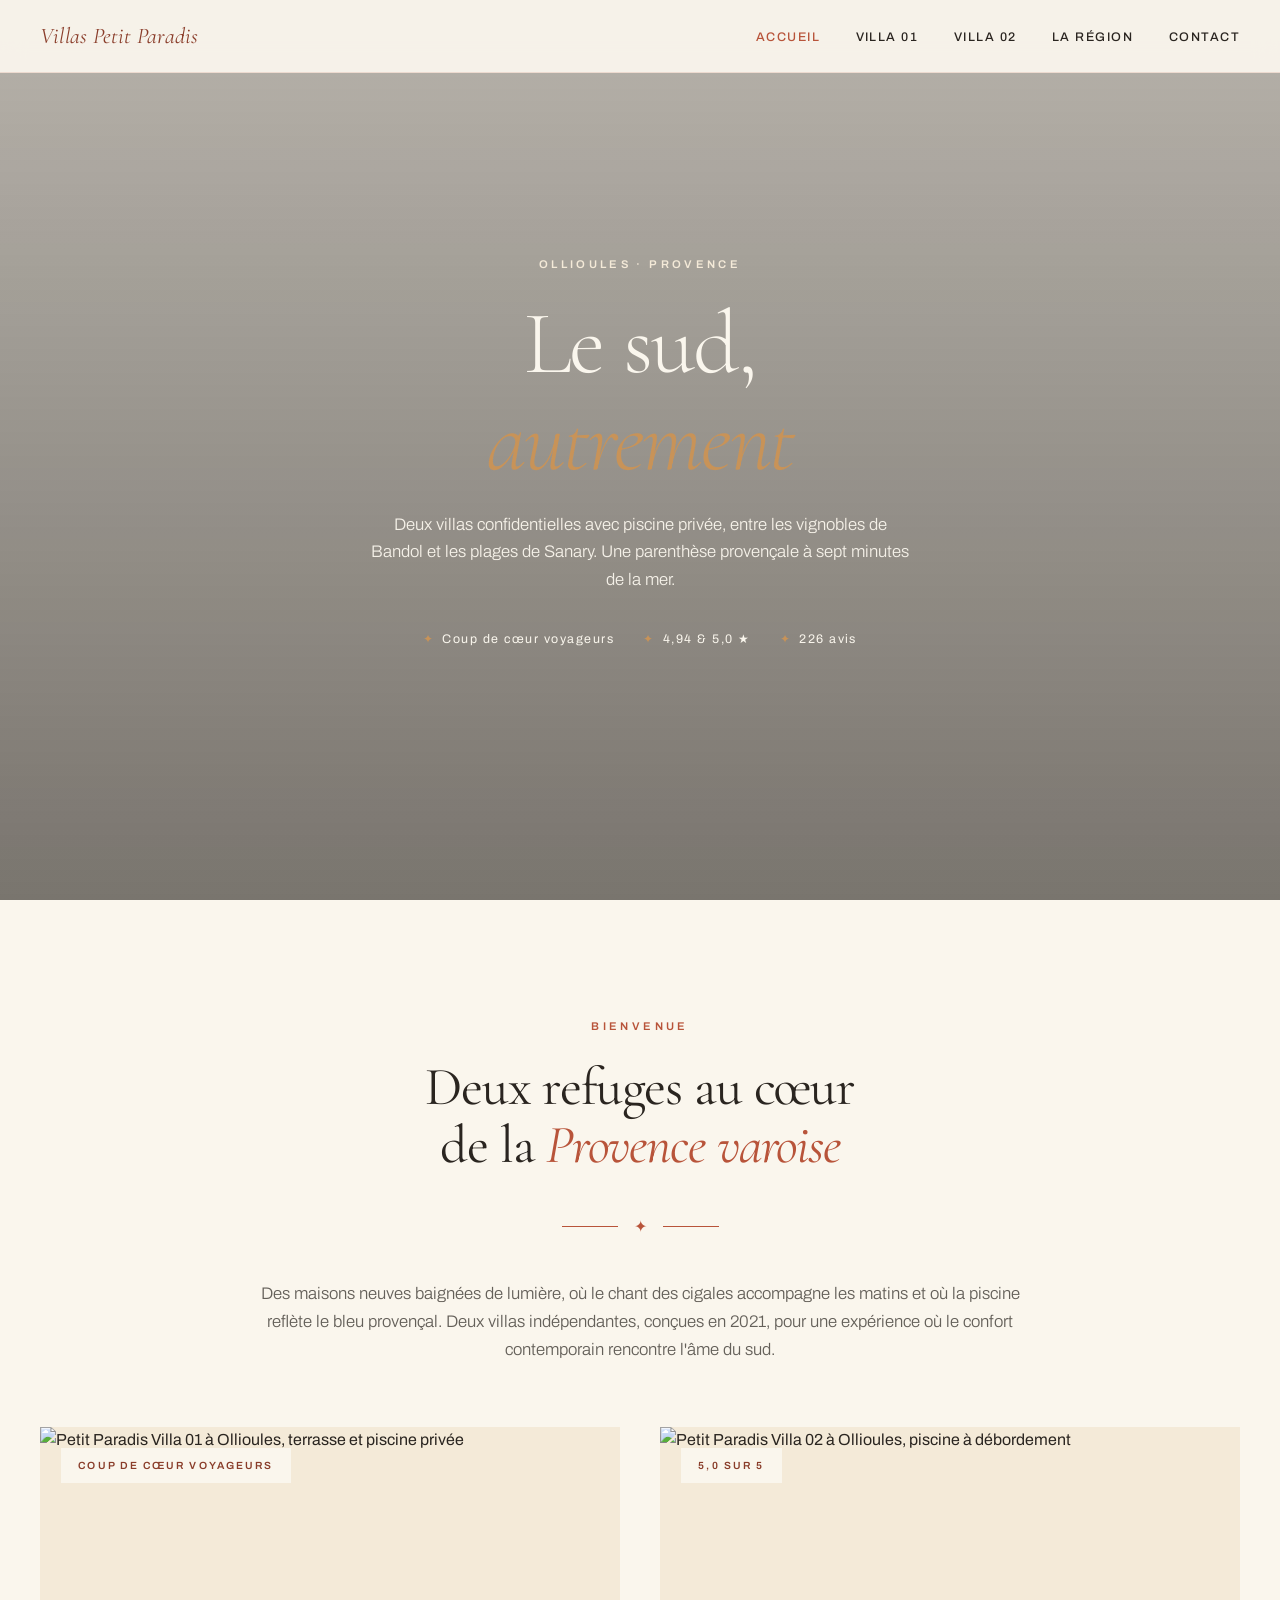
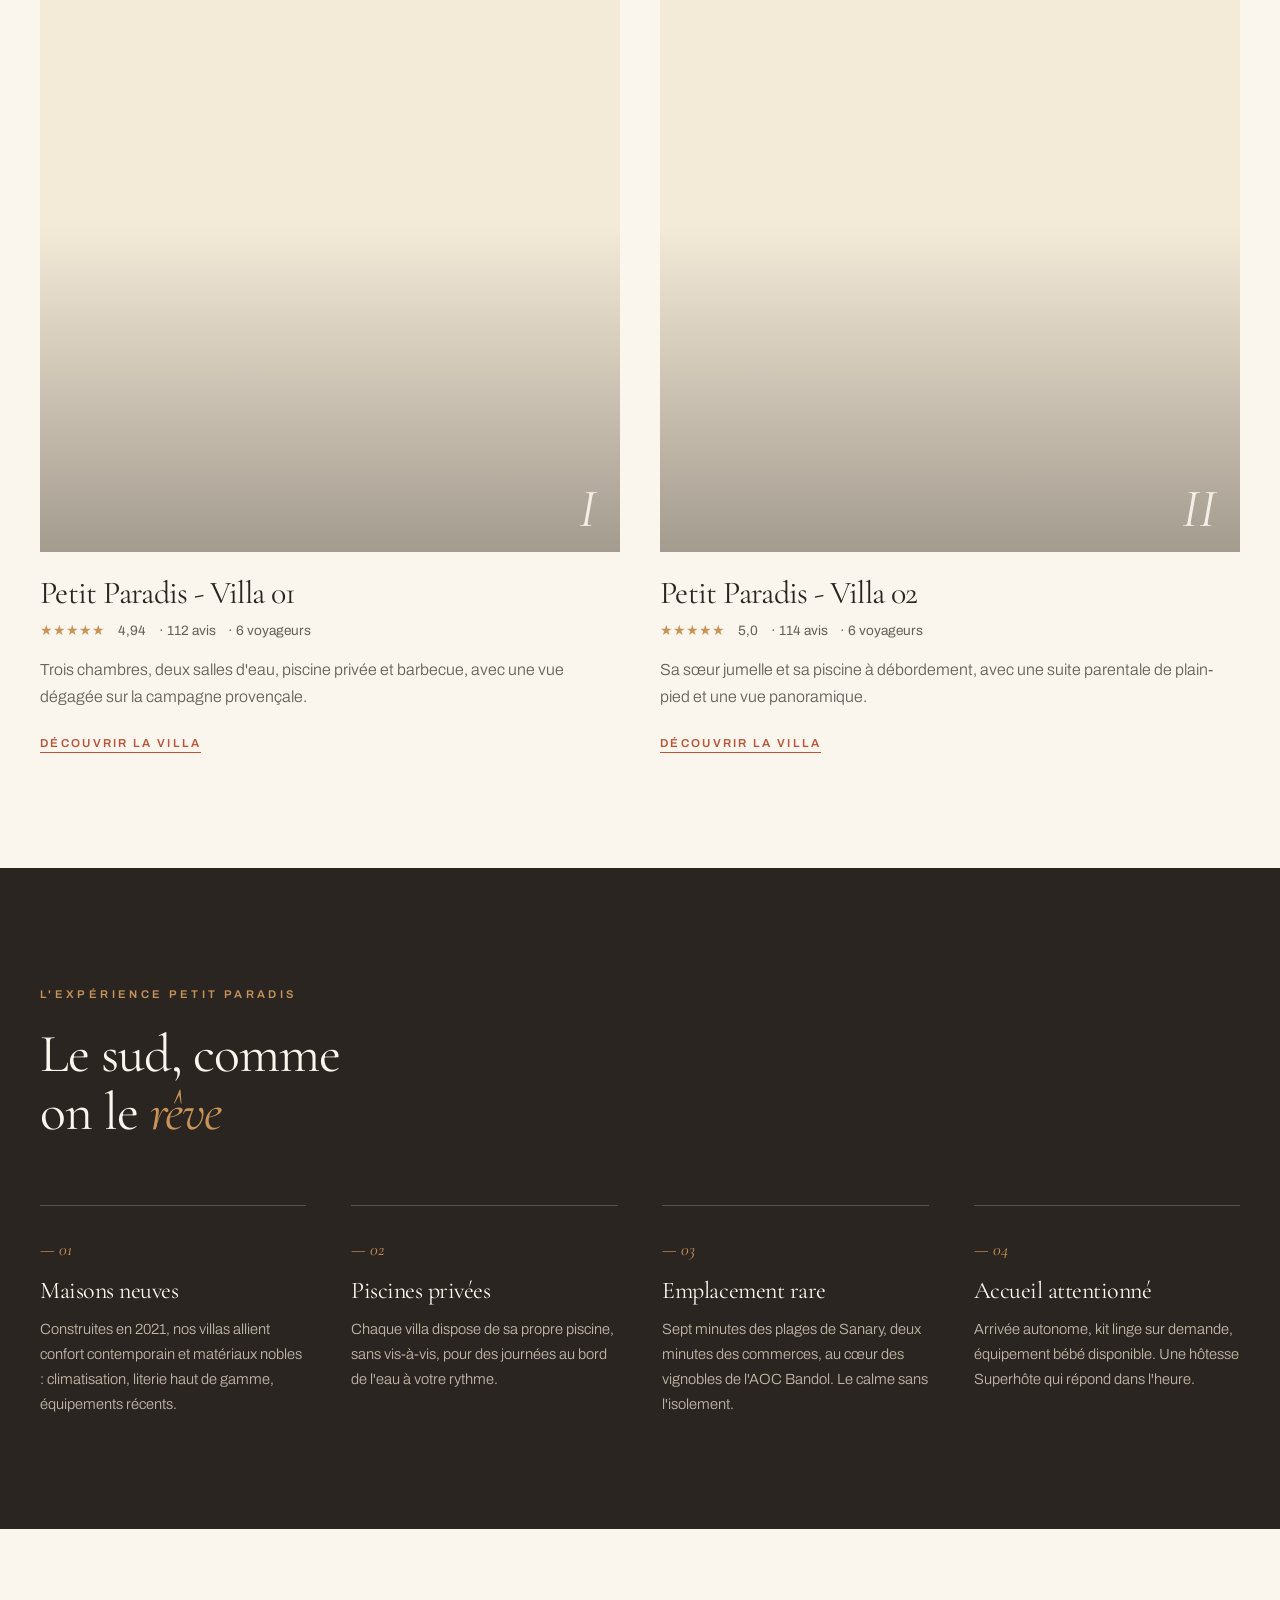
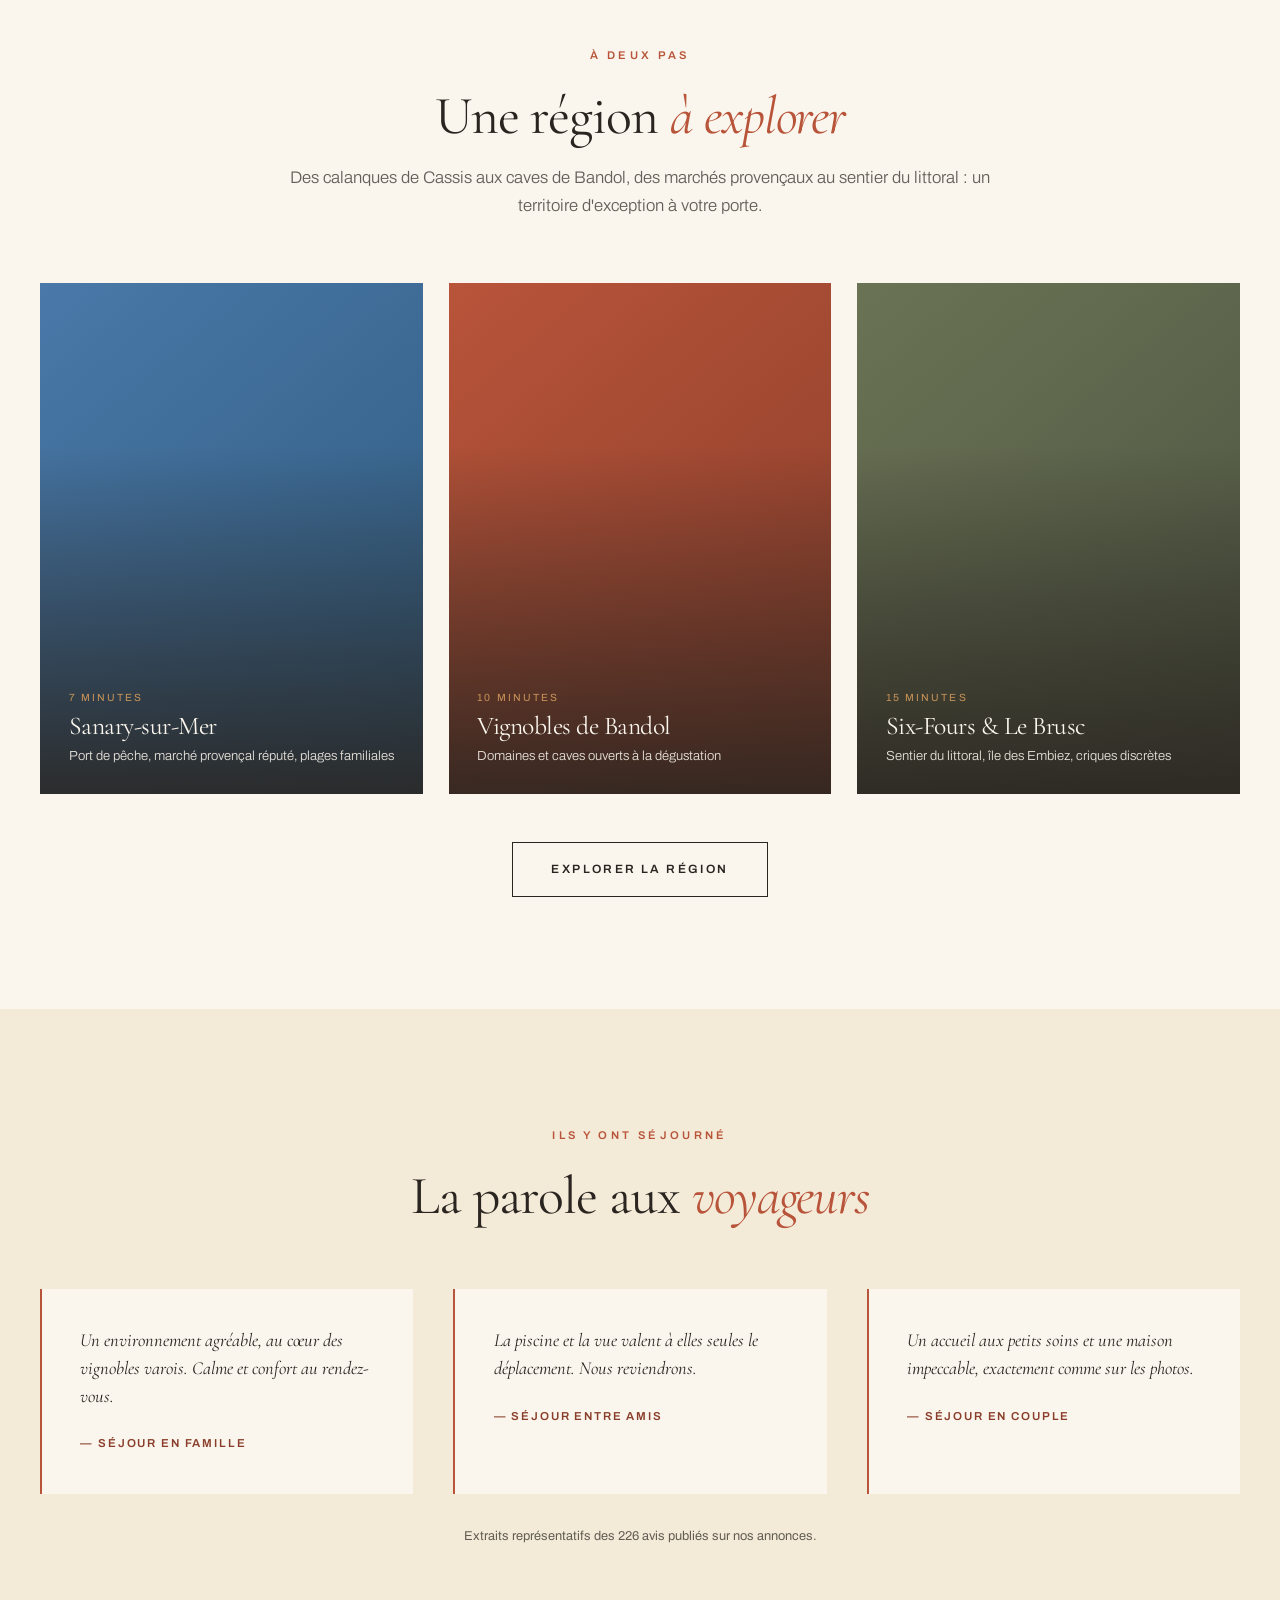
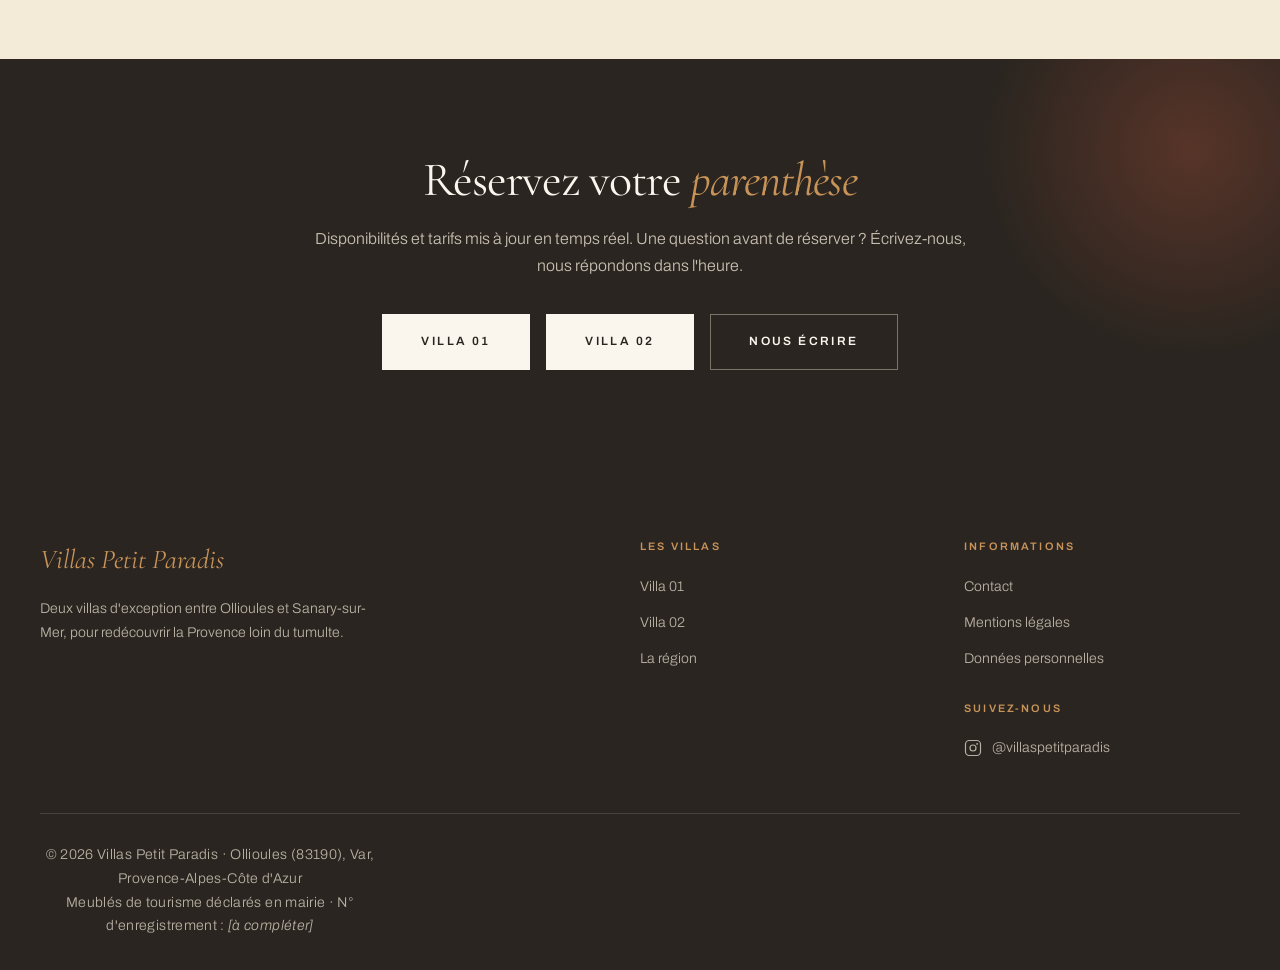
==== commit d424af7c: "Add files via upload" ====
--- a/index.html
+++ b/index.html
@@ -88,7 +88,7 @@
 
       <a href="villa-02.html" class="villa-card reveal">
         <div class="villa-card__media">
-          <img data-photo="villa02:1" alt="Petit Paradis Villa 02 à Ollioules, piscine privative" loading="lazy">
+          <img data-photo="villa02:1" alt="Petit Paradis Villa 02 à Ollioules, piscine à débordement" loading="lazy">
           <span class="badge">5,0 sur 5</span>
           <span class="villa-card__num">II</span>
         </div>
@@ -96,7 +96,7 @@
         <div class="villa-card__meta">
           <span class="stars">★★★★★</span><span>5,0</span><span>· 114 avis</span><span>· 6 voyageurs</span>
         </div>
-        <p>Sa sœur jumelle et sa piscine, avec une suite parentale de plain-pied et une vue panoramique.</p>
+        <p>Sa sœur jumelle et sa piscine à débordement, avec une suite parentale de plain-pied et une vue panoramique.</p>
         <span class="villa-card__link">Découvrir la villa</span>
       </a>
     </div>
